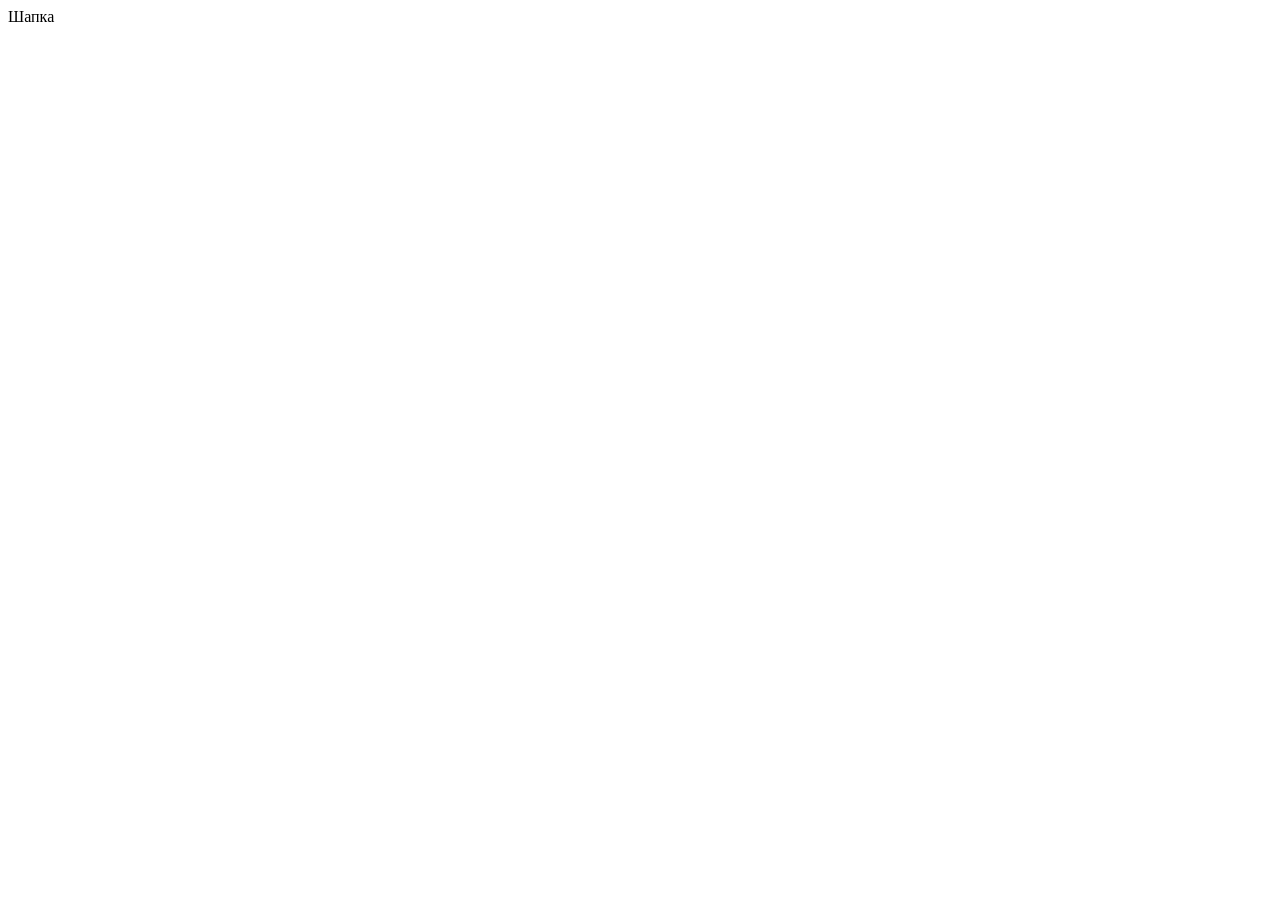
==== index.html @ a3efad00 "Deploying to gh-pages from @ htmlacademy-adaptive/2248379-cat-energy-3@3996a3da4d32496d771c6e1e4755d" ====
<!DOCTYPE html><html class="page" lang="ru"><head><meta charset="UTF-8"><title>Название проекта</title><meta name="viewport" content="width=device-width,initial-scale=1"><link rel="stylesheet" href="styles/styles.css"><script src="scripts/index.js" defer="defer"></script></head><body class="page__body"><header class="header">Шапка</header></body></html>
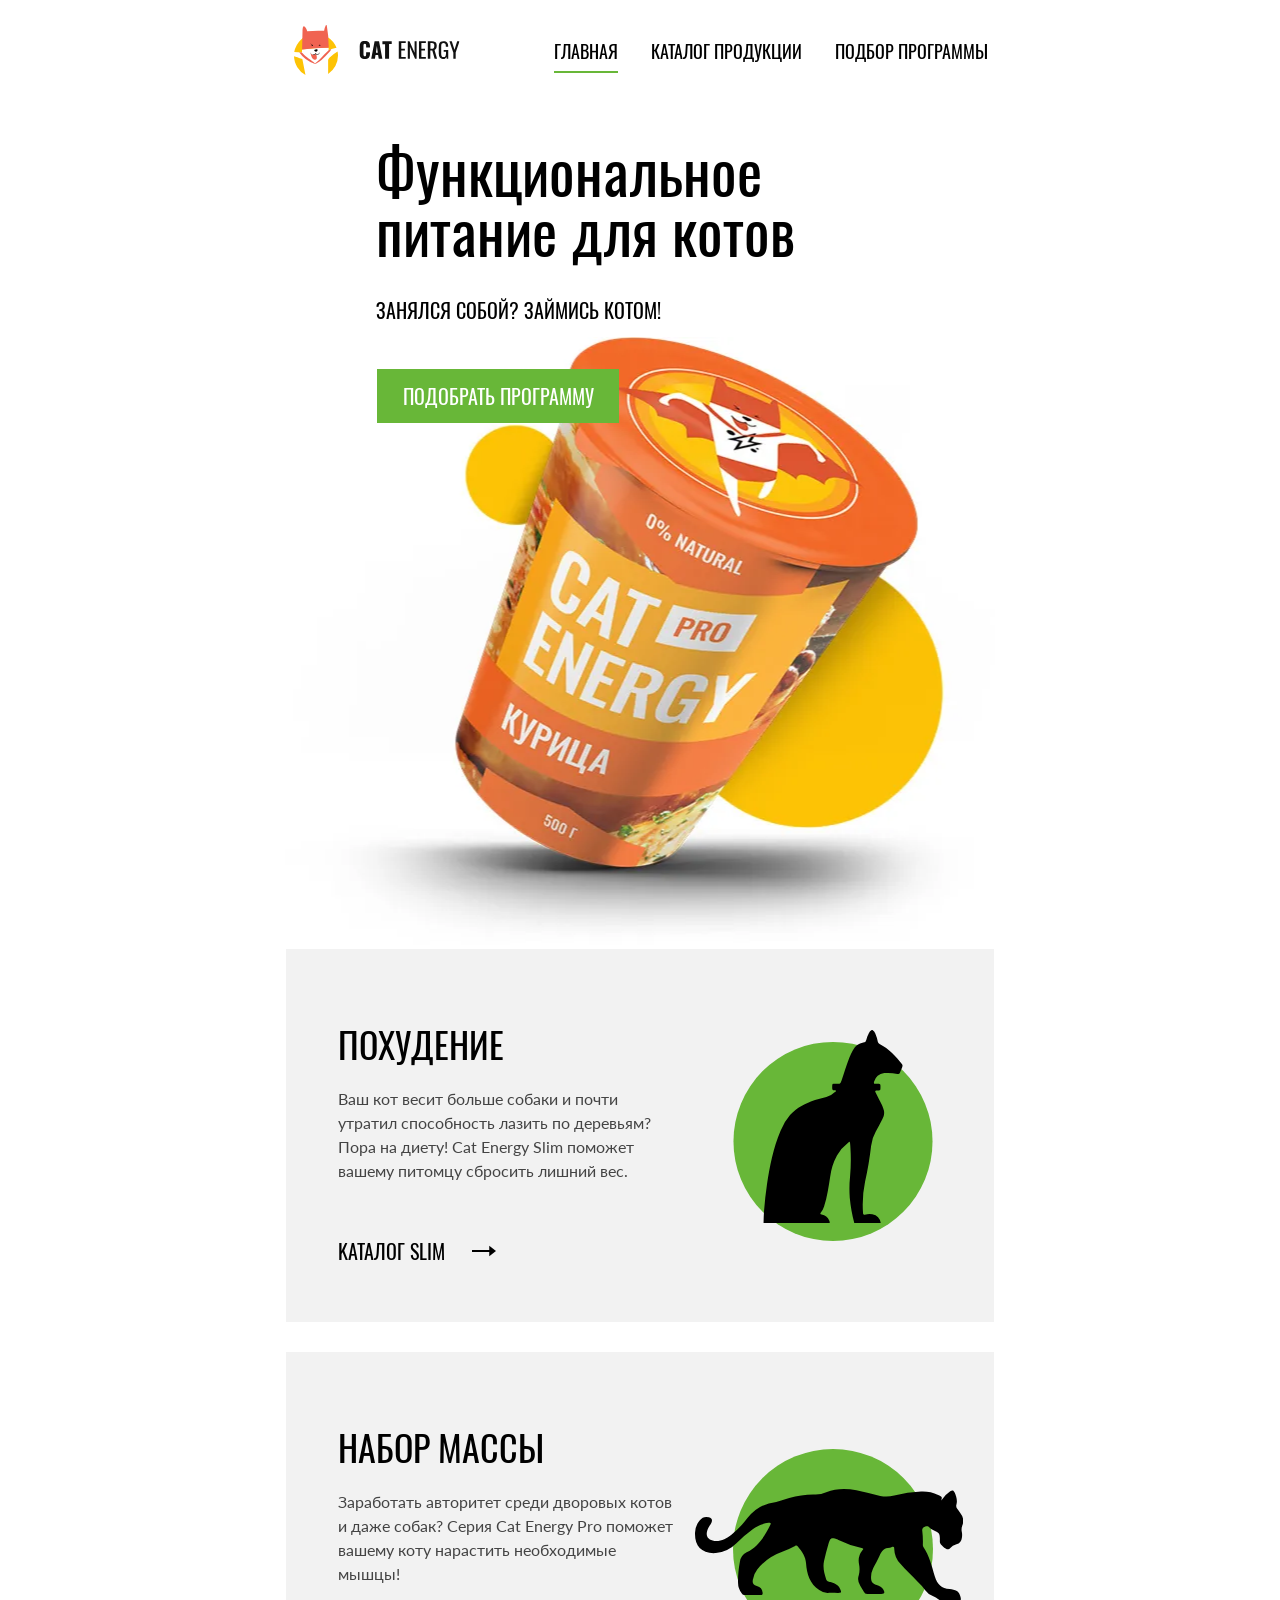
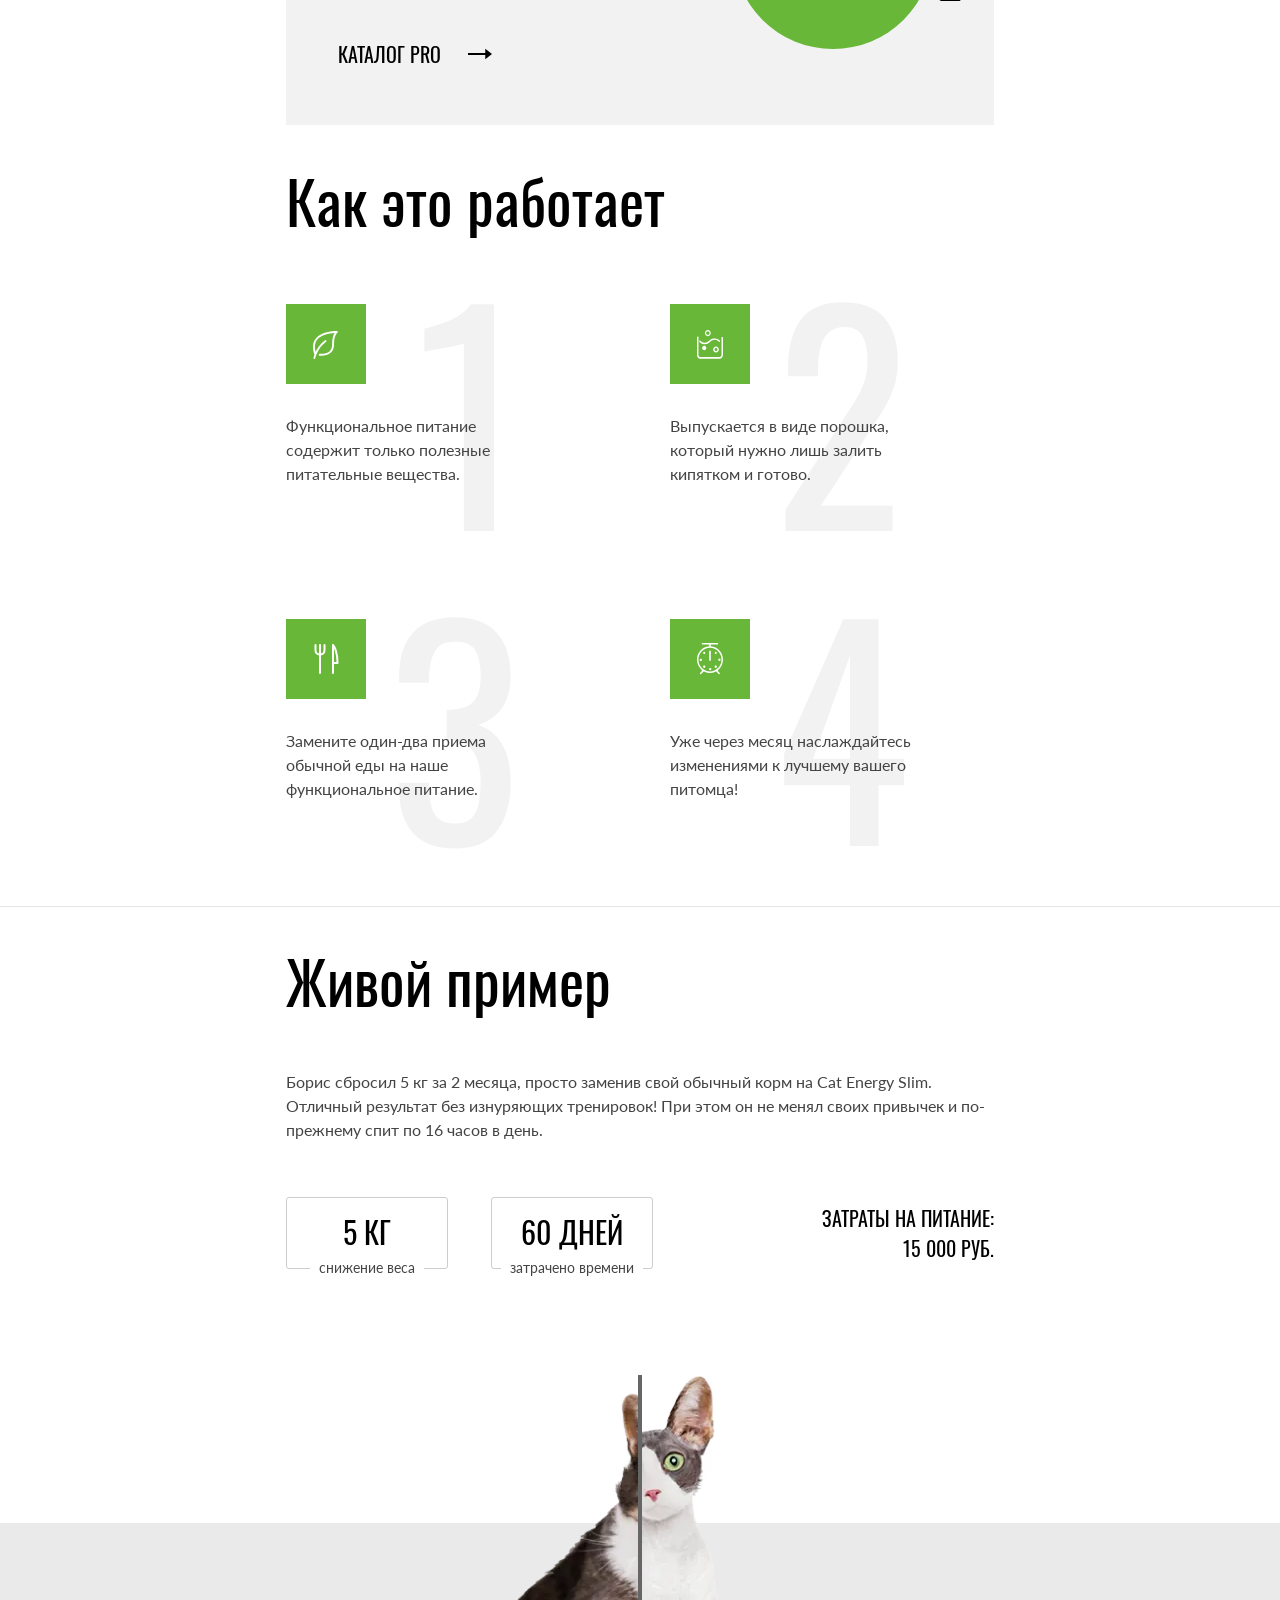
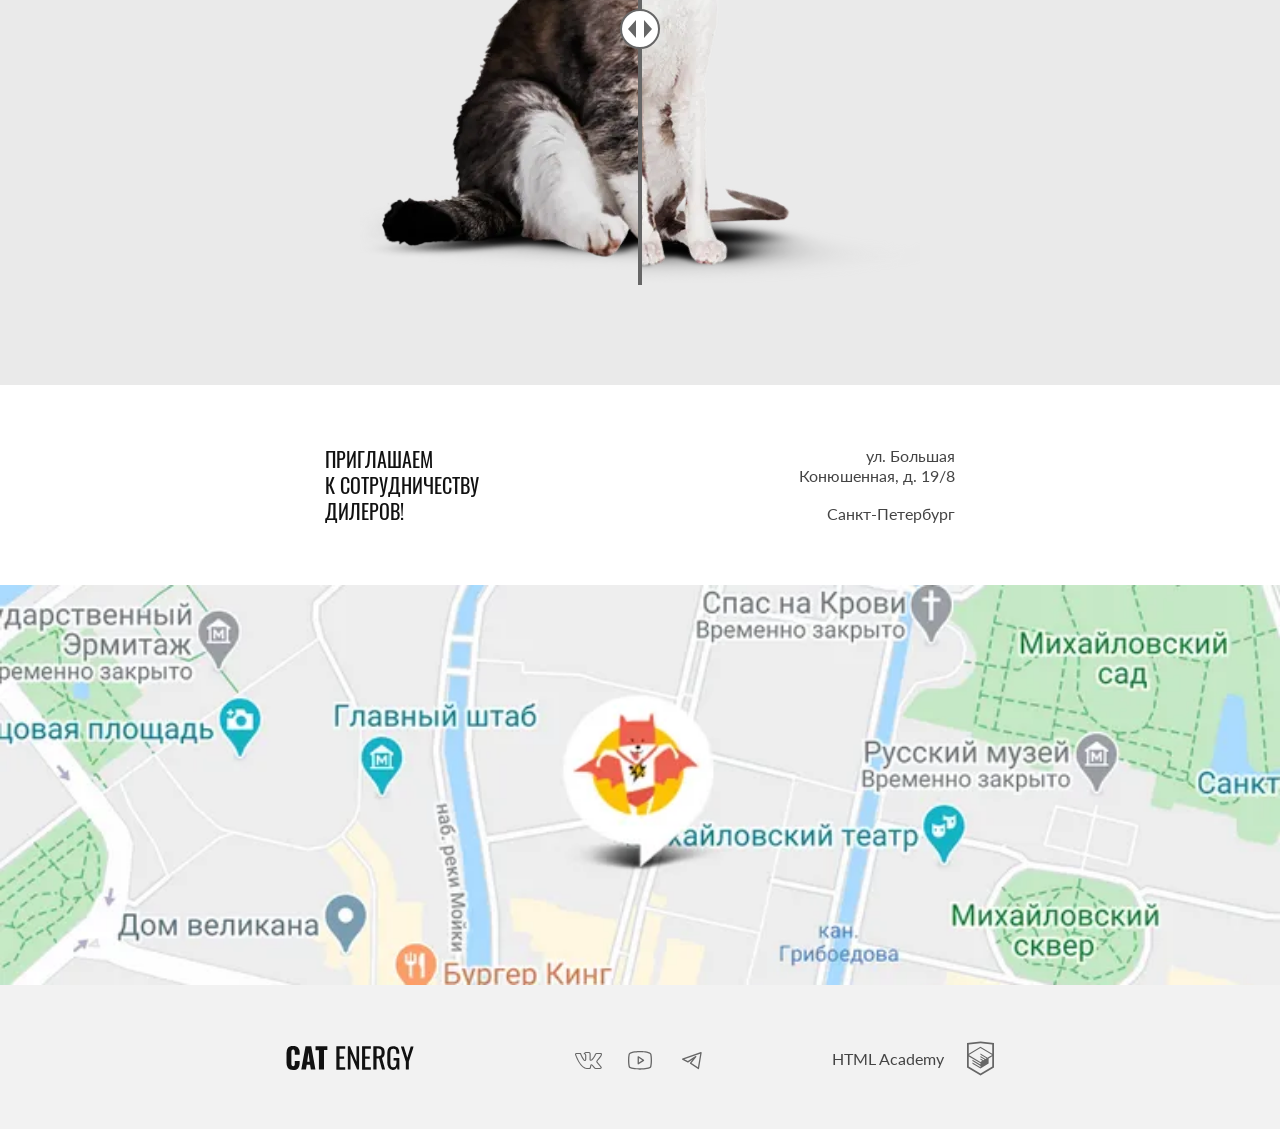
==== commit 3de2aae2: "Deploying to gh-pages from @ htmlacademy-adaptive/2248379-cat-energy-3@1d18c5d3e8efacf109050a15ca806" ====
--- a/index.html
+++ b/index.html
@@ -1 +1 @@
-<!DOCTYPE html><html class="page" lang="ru"><head><meta charset="UTF-8"><title>Название проекта</title><meta name="viewport" content="width=device-width,initial-scale=1"><link rel="stylesheet" href="styles/styles.css"><script src="scripts/index.js" defer="defer"></script></head><body class="page__body"><header class="header">Шапка</header></body></html>+<!DOCTYPE html><html class="page" lang="ru"><head><meta charset="UTF-8"><title>Cat Energy</title><link rel="icon" href="favicon.ico"><link rel="icon" href="favicons/icon.svg" type="image/svg+xml"><link rel="apple-touch-icon" href="favicons/apple.png"><link rel="manifest" href="manifest.webmanifest"><meta name="viewport" content="width=device-width,initial-scale=1"><meta name="description" content="Производитель диетического кошачьего корма «Кэт энерджи»."><link rel="stylesheet" href="styles/styles.css"><link rel="preload" as="font" href="fonts/lato/Lato-Regular.woff2" type="font/woff2" crossorigin="anonymous"><link rel="preload" as="font" href="fonts/lato/Lato-Regular.woff" type="font/woff" crossorigin="anonymous"><link rel="preload" as="font" href="fonts/oswald/oswaldregular.woff2" type="font/woff2" crossorigin="anonymous"><link rel="preload" as="font" href="fonts/oswald/oswaldregular.woff" type="font/woff" crossorigin="anonymous"><script src="scripts/index.js" defer="defer"></script><script src="scripts/slider.js" defer="defer"></script><script src="https://api-maps.yandex.ru/2.1/?apikey=b741650d-aeca-472d-a761-ce8550b60bb1&lang=ru_RU" defer="defer"></script></head><body class="page__body"><header class="main-header"><div class="main-header__container"><a class="main-header__logo logo" href="index.html"><picture><source width="70" height="59" type="image/svg+xml" media="(min-width: 1440px)" srcset="images/logo-desktop.svg"><source width="60" height="50" type="image/svg+xml" media="(min-width: 768px)" srcset="images/logo-tablet.svg"><img class="logo__picture" src="images/logo-mobile.svg" width="33" height="38" alt="Логотип Cat Energy"></picture><picture><source width="118" height="21" type="image/svg+xml" media="(min-width: 1440px)" srcset="images/logo-text-desktop.svg"><source width="101" height="18" type="image/svg+xml" media="(min-width: 768px)" srcset="images/logo-text-tablet.svg"><img class="logo__image" src="images/logo-text-mobile.svg" width="101" height="18" alt="Текст логотипа Cat Energy"></picture></a></div><nav class="main-navigation main-navigation--closed main-navigation--nojs"><button class="main-navigation__toggle" type="button" aria-label="Main nav"><span class="visually-hidden">Открыть меню</span></button><div class="main-navigation__wrapper"><ul class="main-navigation__list site-list main-navigation__list--close"><li class="site-list__item site-list__item--active"><a class="main-navigation__link main-navigation__link--index main-navigation__link--current" href="index.html">Главная</a></li><li class="site-list__item"><a class="main-navigation__link main-navigation__link--index" href="catalog.html">Каталог продукции</a></li><li class="site-list__item"><a class="main-navigation__link main-navigation__link--index" href="#">Подбор программы</a></li></ul></div></nav></header><main class="main-container"><section class="promo"><div class="promo__wrapper"><h1 class="promo__title title">Функциональное<br>питание для котов</h1><p class="promo__slogan">Занялся собой? Займись котом!</p></div><div class="container"><picture><source width="552" height="499" type="image/webp" media="(min-width: 1440px)" srcset="images/can-desktop@1x.webp, images/can-desktop@2x.webp 2x"><source width="709" height="609" type="image/webp" media="(min-width: 768px)" srcset="images/can-tablet@1x.webp, images/can-tablet@2x.webp 2x"><source type="image/webp" srcset="images/can-mobile@1x.webp, images/can-mobile@2x.webp 2x"><source width="552" height="499" type="image/png" media="(min-width: 1440px)" srcset="images/can-desktop@1x.png, images/can-desktop@2x.png 2x"><source width="709" height="609" type="image/jpeg" media="(min-width: 768px)" srcset="images/can-tablet@1x.jpg, images/can-tablet@2x.jpg 2x"><img class="promo__image" src="images/can-mobile@1x.png" width="280" height="270" srcset="images/can-mobile@2x.png 2x" alt="Упаковка еды для котов серии PRO"></picture><a class="promo__link button text-boxes" href="#">Подобрать программу</a></div></section><section class="programs container container-padding"><div class="programs__wrapper"><h2 class="visually-hidden">Программы питания</h2><ul class="programs__list"><li class="programs__item programs__item--loss"><h3 class="programs__title">Похудение</h3><p class="programs__description">Ваш кот весит больше собаки и почти утратил способность лазить по деревьям? Пора на диету! Cat Energy Slim поможет вашему питомцу сбросить лишний вес.</p><a class="programs__link" href="#">Kаталог slim <span class="programs__link-icon"></span></a></li><li class="programs__item programs__item--gain"><h3 class="programs__title programs__title--gain">Набор массы</h3><p class="programs__description">Заработать авторитет среди дворовых котов и даже собак? Серия Cat Energy Pro поможет вашему коту нарастить необходимые мышцы!</p><a class="programs__link" href="#">Каталог pro <span class="programs__link-icon"></span></a></li></ul></div></section><section class="guide container container-padding"><div class="guide__wrapper"><h2 class="guide__title title-second">Как это работает</h2><ul class="guide__list"><li class="guide__item guide__item--nutrients enumerator"><p class="guide__description">Функциональное питание содержит только полезные питательные вещества.</p></li><li class="guide__item guide__item--powder enumerator"><p class="guide__description">Выпускается в виде порошка, который нужно лишь залить кипятком и готово.</p></li><li class="guide__item guide__item--replacement enumerator"><p class="guide__description">Замените один-два приема обычной еды на наше функциональное питание.</p></li><li class="guide__item guide__item--change enumerator"><p class="guide__description">Уже через месяц наслаждайтесь изменениями к лучшему вашего питомца!</p></li></ul></div></section><section class="example"><div class="example__wrapper"><div class="example__background container container-padding"><h2 class="example__title title-second">Живой пример</h2><p class="example__text">Борис сбросил 5 кг за 2 месяца, просто заменив свой обычный корм на Cat Energy Slim. Отличный результат без изнуряющих тренировок! При этом он не менял своих привычек и по-прежнему спит по 16 часов в день.</p><div class="example__line"><div class="example__list"><dl class="example__discription"><dt class="example__value">5 КГ</dt><dd class="example__option">Cнижение веса</dd></dl><dl class="example__discription"><dt class="example__value">60 ДНЕЙ</dt><dd class="example__option">Затрачено времени</dd></dl></div><p class="example__cost">Затраты на питание: <span class="example__price">15 000 РУБ.</span></p></div></div><div class="slider"><div class="slider__container"><ul class="slider__images"><li class="slider__image slider__image--before"><picture><source type="image/webp" media="(min-width: 768px)" srcset="images/cat-before-tablet-desktop@1x.webp, images/cat-before-tablet-desktop@2x.webp 2x" width="560" height="512"><source type="image/webp" srcset="images/cat-before-mobile@1x.webp, images/cat-before-mobile@2x.webp 2x"><source type="image/png" media="(min-width: 768px)" srcset="images/cat-before-tablet-desktop@1x.png, images/cat-before-tablet-desktop@2x.png 2x" width="560" height="512"><img class="slider__before" src="images/cat-before-mobile@1x.png" srcset="images/cat-before-mobile@2x.png 2x" alt="Кот до приема cat Energy" width="280" height="256"></picture></li><li class="slider__image slider__image--after"><picture><source type="image/webp" media="(min-width: 768px)" srcset="images/cat-after-tablet-desktop@1x.webp, images/cat-after-tablet-desktop@2x.webp 2x" width="560" height="512"><source type="image/webp" srcset="images/cat-after-mobile@1x.webp, images/cat-after-mobile@2x.webp 2x"><source type="image/png" media="(min-width: 768px)" srcset="images/cat-after-tablet-desktop@1x.png, images/cat-after-tablet-desktop@2x.png 2x" width="560" height="512"><img class="slider__after" src="images/cat-after-mobile@1x.png" srcset="images/cat-after-mobile@2x.png 2x" alt="Кот после приема cat Energy" width="280" height="256"></picture></li></ul><div class="slider__input"><button class="slider__button" type="button"><span class="visually-hidden">Посмотреть изменения</span></button></div></div></div></div></section></main><footer class="main-footer"><section class="contacts"><h2 class="visually-hidden">Контакты</h2><div class="contacts__wrapper container container-padding"><div class="contacts__content"><p class="contacts__slogan text-boxes">Приглашаем <span class="line-break-span">к сотрудничеству</span> дилеров!</p><address class="contacts__address">ул. Большая <span class="line-break-span">Конюшенная, д. 19/8</span> <span class="contacts__city">Санкт-Петербург</span></address></div></div><div class="contacts__map" id="map" style="width:100%; height:400px"></div></section><div class="main-footer__wrapper container container-padding"><a class="main-footer__logo logo" href="/" aria-label="Логотип Cat Energy"><img class="logo__text" src="images/logo-text.svg" width="128" height="24" alt="Товарный знак компании Cat Energy"></a><div class="main-footer__social social"><ul class="social__list"><li class="social__item"><a class="social__link social__link--vkontakte" href="https://vk.com/htmlacademy" target="_blank" rel="noreferrer noopener" aria-label="Vkontakte"></a></li><li class="social__item"><a class="social__link social__link--youtube" href="https://www.youtube.com/user/htmlacademyru" target="_blank" rel="noreferrer noopener" aria-label="Youtube"></a></li><li class="social__item"><a class="social__link social__link--telegram" href="https://t.me/htmlacademy" target="_blank" rel="noreferrer noopener" aria-label="Telegram"></a></li></ul></div><div class="main-footer__copyright copyright"><a class="copyright__link" href="https://htmlacademy.ru/intensive/adaptive" target="_blank" rel="noreferrer noopener"><span>HTML Academy</span> <svg class="copyright__link-logo" width="27" height="35" viewBox="0 0 27 35" fill="currentColor" xmlns="http://www.w3.org/2000/svg"><path d="M13.6426 0.515754L13.5 0.5L0 1.90733V26.5129L13.5 34.5L27 26.5129V1.90733L13.6426 0.515754ZM25.2344 25.5151L13.5 32.4573L1.76561 25.5151V15.4293L13.4507 22.3451L13.4701 23.5984L5.45351 18.8548L5.44295 20.0801L13.4894 24.8885L13.5088 26.175L5.46408 21.4174L5.45351 22.6427L13.5 27.4511L21.6239 22.6182V21.3929V17.409L25.2432 15.2595L25.2344 25.5151ZM25.2344 13.9519L22.0147 15.8319L20.5325 16.7071L13.4666 12.5201L13.456 13.7454L19.4957 17.318L19.4429 17.3495L19.3126 17.4247L18.4536 17.9166L13.4666 14.9689L13.456 16.1942L17.3921 18.5222L16.4591 19.1314L16.438 19.1436L13.4666 17.402L13.456 18.6273L15.4029 19.7615L13.4155 20.9483L1.7973 14.0762L13.4349 7.11831L25.2344 13.9519ZM25.2344 12.7266L13.4401 5.81075L1.76561 12.7196V3.4897L13.5 2.26442L25.2344 3.4897V12.7266Z"/></svg></a></div></div></footer><script src="scripts/script.js"></script></body></html>
--- a/styles/styles.css
+++ b/styles/styles.css
@@ -0,0 +1 @@
+@font-face{font-family:Lato;font-weight:400;font-style:normal;font-display:swap;src:url(../fonts/lato/Lato-Regular.woff2)format("woff2"),url(../fonts/lato/Lato-Regular.woff)format("woff")}@font-face{font-family:Oswald;font-weight:400;font-style:normal;font-display:swap;src:url(../fonts/oswald/oswaldregular.woff2)format("woff2"),url(../fonts/oswald/oswaldregular.woff)format("woff")}*,:before,:after{box-sizing:border-box}body{color:#444;margin:0;font-family:Lato,Arial,sans-serif;font-size:14px;line-height:18px;position:relative}img{object-fit:contain}a{text-decoration:none}.visually-hidden{white-space:nowrap;-webkit-clip-path:inset(100%);clip-path:inset(100%);border:0;width:1px;height:1px;margin:-1px;padding:0;position:absolute;overflow:hidden}.page{height:100%}.page__body{grid-template-rows:min-content 1fr min-content;min-height:100%;display:grid}.button{color:#fff;text-align:center;background-color:#68b738;border:none;min-width:280px;padding:10px}.button:not(:disabled):hover,.button:not(:disabled):active,.button:not(:disabled):focus-visible{background-color:#5eaa2f}.button:not(:disabled):active{color:#ffffff4d}.button:disabled{background-color:#e7e7e7}@media (width>=768px){.main-header{gap:68px;width:768px;margin:0 auto;padding:0 30px;display:flex}}@media (width>=1440px){.main-header{align-items:center;gap:448px;width:1440px;padding:31px 110px}}.main-header__container{max-width:320px;margin:0 auto;position:relative}@media (width>=768px){.main-header__container{align-items:center;max-width:200px;margin:25px 0 0;display:flex}}.main-header__logo{align-items:center;width:210px;padding:13px 0 10px 20px;display:inline-flex}@media (width>=768px){.main-header__logo{margin:0 13px 0 0;padding:0}}@media (width>=1440px){.main-header__logo{height:59px}}.main-header__logo:not(:disabled):hover,.main-header__logo:not(:disabled):focus-visible{opacity:.8}.main-header__logo:not(:disabled):active{opacity:.6}.main-header__logo:disabled{opacity:.2}.container{max-width:320px;margin:0 auto;position:relative}@media (width>=768px){.container{max-width:768px}}@media (width>=1440px){.container{max-width:1440px}}.logo__picture{margin-right:56px}@media (width>=768px){.logo__picture{margin-right:13px}}.toggle{cursor:pointer;background-color:#fff;background-image:url(../icons/stack.svg#menu-close);background-position:50%;background-repeat:no-repeat;background-size:24px 24px;border:none;width:65px;height:65px}.toggle:hover{opacity:.6}.toggle:active{opacity:.3}@media (width>=768px){.toggle{display:none}}.main-navigation{width:100%}.main-navigation__toggle{z-index:2;cursor:pointer;background-color:#fff;border:none;width:65px;height:65px;padding:0;display:block;position:absolute;top:0;right:0}.main-navigation--closed .main-navigation__toggle:before{content:"";background-color:#000;width:24px;height:2px;position:absolute;top:20px;left:21px;box-shadow:0 8px #000,0 16px #000}.main-navigation--closed .main-navigation__toggle:focus:before{background-color:#0009;box-shadow:0 8px #0009,0 16px #0009}.main-navigation--closed .main-navigation__toggle:active:before{background-color:#0000004d;box-shadow:0 8px #0000004d,0 16px #0000004d}@media (width<=767px){.main-navigation--closed .site-list__item,.main-navigation--closed .user-list__item{display:none}.main-navigation--opened .main-navigation__wrapper{z-index:10;background-color:#fff;min-width:100vw;min-height:21vh;position:absolute}.main-navigation--nojs .main-navigation__toggle{display:none}.main-navigation--nojs .main-navigation__wrapper{min-height:0;position:static}.main-navigation--nojs .site-list__item{display:block}.main-navigation--nojs .user-list__item{background-color:#fff;display:block}}.main-navigation--opened .main-navigation__toggle:before,.main-navigation--opened .main-navigation__toggle:after{content:"";background-color:#000;width:26px;height:2px;position:absolute;top:31px;left:23px}.main-navigation--opened .main-navigation__toggle:before{box-shadow:none;transform:rotate(45deg)}.main-navigation--opened .main-navigation__toggle:after{transform:rotate(-45deg)}.main-navigation--opened .main-navigation__toggle:active:before,.main-navigation--opened .main-navigation__toggle:active:after{background-color:#0000004d}.main-navigation__list{margin:0;padding:0;list-style-type:none}.main-navigation__list a{color:#000;text-transform:uppercase;font-family:Oswald,Arial,sans-serif;font-size:20px;line-height:20px}@media (width>=768px){.main-navigation__list a{font-size:18px;line-height:24px}}@media (width>=1440px){.main-navigation__list a{font-size:20px;line-height:20px}}@media (width>=768px){.main-navigation__list{width:436px}.main-navigation__toggle{display:none}}@media (width>=1440px){.main-navigation__list{width:475px}}.site-list{border-bottom:1px solid #e6e6e6}@media (width>=768px){.site-list{border:none;flex-wrap:wrap;justify-content:flex-start;width:480px;display:flex}}@media (width>=1440px){.site-list{justify-content:flex-end;width:570px}}@media (width>=768px){.site-list__item{margin-right:33px}.site-list__item:last-child{margin-right:0}.site-list__item--active{position:relative}.site-list__item--active:after{content:"";background:#68b738;height:2px;position:absolute;bottom:2px;left:0;right:0}}@media (width>=768px) and (width>=1440px){.site-list__item--active:after{background:#fff}}@media (width>=768px){.site-list__item--active-catalog{position:relative}}@media (width>=768px) and (width>=768px){.site-list__item--active-catalog:after{content:"";background:#68b738;height:2px;position:absolute;bottom:2px;left:0;right:0}}@media (width>=768px){.site-list__item a[href]:hover{opacity:.6}.site-list__item a[href]:active{opacity:.3}}@media (width>=1440px){.site-list__item a[href]{color:#fff}.site-list__item a[href]:hover{opacity:.6}.site-list__item a[href]:active{opacity:.3}.site-list__item--catalog a[href]{color:#111}}.site-list a{text-align:center;border-top:1px solid #e6e6e6;padding-top:19px;padding-bottom:26px;display:block}@media (width>=768px){.site-list a{border:none;padding:39px 0 12px}}.promo{flex-direction:column;min-height:480px;margin-bottom:20px;display:flex}@media (width>=768px){.promo{max-width:768px;min-height:870px;margin:0 auto;padding:36px 120px}}@media (width>=1440px){.promo{max-width:1300px;min-height:631px;padding-top:55px}}.promo__wrapper{background-color:#4f4f54;background-image:-webkit-linear-gradient(#68b738d9 0% 100%),-webkit-image-set(url(../images/cat-background-mobile@1x.jpg) 1x,url(../images/cat-background-mobile@2x.jpg) 2x);background-image:linear-gradient(#68b738d9 0% 100%),image-set("../images/cat-background-mobile@1x.jpg" 1x,"../images/cat-background-mobile@2x.jpg" 2x);background-position:top,top;background-repeat:no-repeat;background-size:100% 302px,320px 302px;min-height:302px;margin-bottom:100px;padding-top:25px}@media (width>=768px){.promo__wrapper{background:0 0;margin-bottom:-85px}}@media (width>=1440px){.promo__wrapper:before{content:"";z-index:-1;background-color:#4f4f54;background-image:linear-gradient(#68b738d9 0% 100%),url(../images/cat-background@2x.jpg);background-position:100%,0%;background-repeat:no-repeat;background-size:cover,1040px 100%;width:50%;height:694px;position:absolute;top:0;right:0}}.promo__title{color:#fff;width:280px;margin:0 auto 26px}@media (width>=768px){.promo__title{color:#000;width:420px;margin-bottom:40px;margin-left:0;margin-right:0}}.promo__slogan{text-transform:uppercase;color:#fff;text-align:center;width:280px;margin:0 auto;font-family:Oswald,Arial,sans-serif;font-size:14px;line-height:14px}@media (width>=768px){.promo__slogan{color:#000;text-align:start;width:420px;margin-left:0;margin-right:0;font-size:20px;line-height:20px}}.promo__image{position:absolute;top:-237px;left:50%;translate:-50%}@media (width>=768px){.promo__image{z-index:-1;top:5px}}@media (width>=1440px){.promo__image{top:-279px;left:114px}}.promo__link{justify-content:center;margin-top:37px;display:inline-flex}@media (width>=768px){.promo__link{min-width:242px;margin-left:-263px;padding:14px}}@media (width>=1440px){.promo__link{max-width:420px;margin-left:-529px}}.title{text-align:center;font-family:Oswald,Arial,sans-serif;font-size:36px;font-weight:400;line-height:36px}@media (width>=768px){.title{text-align:start;font-size:60px;line-height:60px}.programs{margin-bottom:45px}}.programs__list{margin:0;padding:0;list-style-type:none}@media (width>=1440px){.programs__list{flex-wrap:wrap;gap:80px;display:flex}}.programs__item{background-color:#f2f2f2;background-repeat:no-repeat;margin-bottom:22px;padding:21px 20px 18px}@media (width>=768px){.programs__item{margin-bottom:30px;padding:77px 316px 58px 52px}}@media (width>=1440px){.programs__item{max-width:570px;padding:77px 60px 55px 52px}}.programs__item--loss{background-image:url(../icons/stack.svg#cat-slim);background-position:20px 21px;background-size:50px 53px}@media (width>=768px){.programs__item--loss{background-position:right 12% top 50%;background-size:200px 211px}}@media (width>=1440px){.programs__item--loss{background-position:right 89% top 15%;background-size:100px 106px}}.programs__item--gain{background-image:url(../icons/stack.svg#cat-pro);background-position:11px 25px;background-size:67px 50px}@media (width>=768px){.programs__item--gain{background-position:right 7% top 56%;background-size:268px 200px}}@media (width>=1440px){.programs__item--gain{background-position:right 93% top 17%;background-size:134px 100px}}.programs__title{text-transform:uppercase;color:#000;text-align:center;margin:8px 8px 30px 16px;font-family:Oswald,Arial,sans-serif;font-size:24px;font-weight:400;line-height:37px}@media (width>=768px){.programs__title{text-align:start;margin:0 0 25px;font-size:36px;line-height:36px}}@media (width>=1440px){.programs__title{text-align:center;margin:0 0 73px 29px}}.programs__title--gain{margin-left:47px}@media (width>=768px){.programs__title--gain{margin:0 0 25px}}@media (width>=1440px){.programs__title--gain{margin-bottom:73px;margin-left:72px}}.programs__description{border-bottom:1px solid #d9d9d9;margin:0 0 19px;padding-bottom:21px}@media (width>=768px){.programs__description{border:none;margin-bottom:37px;font-size:16px;line-height:24px}}@media (width>=1440px){.programs__description{margin-bottom:11px}}.programs__link{text-transform:uppercase;color:#000;font-family:Oswald,Arial,sans-serif;font-size:16px;line-height:16px;position:relative}@media (width>=768px){.programs__link{min-width:165px;font-size:20px;line-height:20px}}.programs__link:hover .programs__link-icon:after{left:0}.programs__link:active{opacity:.3}.programs__link-icon{width:40px;height:12px;display:inline-flex;position:relative;overflow:hidden}@media (width>=768px){.programs__link-icon{width:49px;height:16px}}.programs__link-icon:after{content:"";background-color:#000;width:100%;height:100%;position:absolute;top:-1px;left:-3px;-webkit-mask-image:url(../icons/stack.svg#arrow);mask-image:url(../icons/stack.svg#arrow);-webkit-mask-position:100%;mask-position:100%;-webkit-mask-size:24px 12px;mask-size:24px 12px;-webkit-mask-repeat:no-repeat;mask-repeat:no-repeat}.container-padding{padding:0 20px}@media (width>=768px){.container-padding{padding:0 30px}}@media (width>=1440px){.container-padding{padding:0 110px}}.guide{margin-bottom:49px}@media (width>=768px){.guide{min-height:736px;margin-bottom:0}}@media (width>=1440px){.guide{min-height:396px}}.guide__list{margin:0;padding:0;list-style-type:none}@media (width>=768px){.guide__list{grid-template-columns:247px 249px;gap:62px 137px;display:grid}}@media (width>=1440px){.guide__list{flex-wrap:wrap;gap:73px;display:flex}}.guide__item{margin-bottom:20px;display:flex}@media (width>=768px){.guide__item{flex-direction:column;margin:0;padding:14px 0 57px}}@media (width>=1440px){.guide__item{max-width:250px}}.guide__item:before{content:"";background-position:50%;background-repeat:no-repeat;background-size:60px 60px;flex-shrink:0;width:60px;height:60px;display:block}@media (width>=768px){.guide__item:before{background-size:80px 80px;width:80px;height:80px}}.guide__item--nutrients:before{background-image:url(../icons/stack.svg#nutrients-mobile)}@media (width>=768px){.guide__item--nutrients:before{background-image:url(../icons/stack.svg#nutrients)}}.guide__item--powder:before{background-image:url(../icons/stack.svg#powder-mobile)}@media (width>=768px){.guide__item--powder:before{background-image:url(../icons/stack.svg#powder)}}.guide__item--replacement:before{background-image:url(../icons/stack.svg#replacement-mobile)}@media (width>=768px){.guide__item--replacement:before{background-image:url(../icons/stack.svg#replacement)}}.guide__item--change:before{background-image:url(../icons/stack.svg#change-mobile)}@media (width>=768px){.guide__item--change:before{background-image:url(../icons/stack.svg#change)}}.guide__description{margin:0 0 0 20px}@media (width>=768px){.guide__description{margin:30px 0 0;font-size:16px;line-height:24px}}.enumerator{counter-increment:enumerator 1;position:relative}@media (width>=768px){.enumerator:after{color:#f2f2f2;content:counter(enumerator);z-index:-1;font-family:Oswald,Arial,sans-serif;font-size:280px;line-height:280px;position:absolute;top:-25px;right:11px}}.title-second{color:#000;margin:0 0 40px;font-family:Oswald,Arial,sans-serif;font-size:36px;font-weight:400;line-height:40px}@media (width>=768px){.title-second{margin-bottom:60px;font-size:60px;line-height:60px}}.example{background:#eaeaea;height:659px;padding-top:24px}@media (width>=768px){.example{background:0 0;border-top:1px solid #e6e6e6;height:1059px;margin-bottom:20px;padding-top:43px}}@media (width>=1440px){.example{border:none;height:auto;margin-bottom:0;padding-bottom:55px;position:relative}.example:before{content:"";background-color:#f2f2f2;width:100%;height:80%;position:absolute;top:181px;left:0}.example__wrapper{max-width:1440px;margin:0 auto;padding:0 110px;display:flex;position:relative}.example__background{padding:0}.example__title{margin-bottom:147px}}.example__text{margin-bottom:5px}@media (width>=768px){.example__text{margin:0 0 41px;font-size:16px;line-height:24px}}@media (width>=1440px){.example__text{width:433px;margin-bottom:55px}}@media (width>=768px){.example__line{flex-wrap:wrap;justify-content:space-between;display:flex}}@media (width>=1440px){.example__line{flex-direction:column;gap:10px}}.example__list{text-align:center;justify-content:space-between;margin-bottom:21px;display:flex}@media (width>=768px){.example__list{gap:43px;margin:0}}@media (width>=1440px){.example__list{justify-content:flex-start;margin-bottom:20px}}.example__discription{border:1px solid #cdcdcd;border-radius:3px;min-width:124px;padding:15px;position:relative}@media (width>=768px){.example__discription{min-width:162px}}.example__value{text-transform:uppercase;color:#000;font-family:Oswald,Arial,sans-serif;font-size:24px;line-height:24px}@media (width>=768px){.example__value{font-size:30px;line-height:37px}}.example__option{text-transform:lowercase;background:#eaeaea;padding:0 17px;font-size:12px;line-height:12px;position:absolute;bottom:-18px;transform:translate(-44%)}@media (width>=768px){.example__option{white-space:nowrap;background:#fff;margin:0;padding:0 9px;font-size:14px;line-height:14px;bottom:-7px;left:50%;transform:translate(-50%)}}@media (width>=1440px){.example__option{background:#f2f2f2}}.example__cost{text-transform:uppercase;color:#000;text-align:center;margin-bottom:20px;font-family:Oswald,Arial,sans-serif;font-size:14px;line-height:20px}@media (width>=768px){.example__cost{text-align:right;max-width:190px;font-size:20px;line-height:30px}}@media (width>=1440px){.example__cost{text-align:left;max-width:433px;line-height:20px}.example__price{margin-left:61px}}.slider{position:relative}@media (width>=768px){.slider{background-color:#eaeaea;width:100%;height:426px;top:276px}.slider:before{content:"";background-color:#eaeaea;width:100vw;height:100%;position:absolute;top:-36px;left:0;box-shadow:-200px 0 #eaeaea}}@media (width>=1440px){.slider{background-color:#0000;padding:0;top:87px;right:543px}.slider:before{display:none}}.slider__container{width:280px;height:256px;margin:0 auto;position:relative}@media (width>=768px){.slider__container{width:560px;height:512px;top:-186px}}@media (width>=1440px){.slider__container{margin:0;position:absolute;top:-86px;left:770px}}.slider__images{width:100%;height:100%;margin:0;padding:0;list-style-type:none;display:flex}.slider__image--after{width:100%;height:100%;position:absolute}.slider__before{-webkit-clip-path:inset(0 50% 0 0);clip-path:inset(0 50% 0 0);width:100%;height:100%;display:block}.slider__after{-webkit-clip-path:inset(0 0 0 50%);clip-path:inset(0 0 0 50%);width:100%;height:100%;display:block}.slider__input{width:100%;height:100%;position:absolute;top:0;left:0}.slider__button{cursor:pointer;background-color:#fff;border:2px solid #666;border-radius:50%;width:40px;height:40px;position:absolute;top:50%;left:50%;translate:-50% -50%}.slider__button:before{content:"";background-color:#666;width:24px;height:18px;position:absolute;top:50%;left:50%;translate:-50% -50%;-webkit-mask-image:url(../icons/stack.svg#slider);mask-image:url(../icons/stack.svg#slider);-webkit-mask-position:50%;mask-position:50%;-webkit-mask-repeat:no-repeat;mask-repeat:no-repeat}.slider__button:after{content:"";background-color:#666;width:4px;height:108px;position:absolute;top:-108px;left:50%;translate:-50%;box-shadow:0 144px #666}.slider__button:hover{border-color:#68b738}.slider__button:hover:before{background-color:#68b738}.slider__button:hover:after{background-color:#68b738;box-shadow:0 144px #68b738}.slider__button:active{border-color:#5eaa2f99}.slider__button:active:before{background-color:#5eaa2f99}.slider__button:active:after{background-color:#5eaa2f99;box-shadow:0 144px #5eaa2f99}@media (width>=768px){.slider__button:after{height:236px;top:-236px;box-shadow:0 274px #666}.slider__button:hover:after{box-shadow:0 274px #68b738}.slider__button:active:after{box-shadow:0 274px #5eaa2f99}}.main-footer{background:#f2f2f2;width:100vw}.main-footer__wrapper{flex-direction:column;align-items:center;padding-top:18px;padding-bottom:40px;display:flex}@media (width>=768px){.main-footer__wrapper{flex-direction:row;justify-content:space-between;align-items:center;gap:118px;padding-top:35px}}@media (width>=1440px){.main-footer__wrapper{gap:372px;padding-top:45px}}.main-footer__logo{justify-content:center;align-items:center;padding-top:7px;padding-bottom:15px}@media (width>=768px){.main-footer__logo{padding-top:12px}}.main-footer__logo:not(:disabled):hover,.main-footer__logo:not(:disabled):focus-visible{opacity:.8}.main-footer__logo:not(:disabled):active{opacity:.6}.main-footer__logo:disabled{opacity:.2}.main-footer__copyright{width:100%}@media (width>=768px){.main-footer__copyright{padding-bottom:6px}}.main-footer__copyright:not(:disabled):active,.main-footer__copyright:not(:disabled):focus-visible{opacity:.3}.main-footer__copyright:disabled{opacity:.2}.main-footer__copyright .copyright__link-logo{fill:#666}.main-footer__copyright:not(:disabled):hover .copyright__link-logo{fill:#68b738}.social{width:100%}@media (width>=768px){.social{padding-left:26px}}.social__list{border-top:1px solid #d9d9d9;border-bottom:1px solid #d9d9d9;justify-content:center;gap:24px;margin:0;padding:21px 0 18px;list-style-type:none;display:flex}@media (width>=768px){.social__list{border:none;padding-top:14px;padding-left:8px}}.social__link{background-color:#666;background-position:50%;min-width:28px;min-height:22px;display:block}.social__link:not(:disabled):hover,.social__link:not(:disabled):focus{background-color:#68b738}.social__link:not(:disabled):active{background-color:#68b7384d}.social__link:disabled{opacity:.2}.social__link--vkontakte{-webkit-mask-image:url(../icons/stack.svg#vkontakte);mask-image:url(../icons/stack.svg#vkontakte);-webkit-mask-size:28px 22px;mask-size:28px 22px;-webkit-mask-repeat:no-repeat;mask-repeat:no-repeat}.social__link--youtube{-webkit-mask-image:url(../icons/stack.svg#youtube);mask-image:url(../icons/stack.svg#youtube);-webkit-mask-size:28px 22px;mask-size:28px 22px;-webkit-mask-repeat:no-repeat;mask-repeat:no-repeat}.social__link--telegram{-webkit-mask-image:url(../icons/stack.svg#telegram);mask-image:url(../icons/stack.svg#telegram);-webkit-mask-size:28px 22px;mask-size:28px 22px;-webkit-mask-repeat:no-repeat;mask-repeat:no-repeat}.copyright__link{color:#444;justify-content:space-between;align-items:center;padding-top:19px;font-size:16px;line-height:20px;display:flex}@media (width>=768px){.copyright__link{padding-top:0}}.contacts{background:#fff;margin-bottom:14px}@media (width>=1310px){.contacts{position:relative}}.contacts--background{background:#f2f2f2}@media (width>=1310px){.contacts__wrapper{z-index:1;background-color:#0000;max-width:1440px;height:1px;margin:-1px auto 0;padding:0 110px;display:block;position:relative;top:0}}.contacts__content{background-color:#fff;justify-content:space-between;padding-top:26px;padding-bottom:26px;display:flex}@media (width>=768px){.contacts__content{padding:61px 39px}}@media (width>=1310px){.contacts__content{width:565px;min-height:199px;max-height:120%;padding:61px 70px 60px 80px;position:absolute;bottom:-294px;left:110px}}.contacts__content--grey{background-color:#f2f2f2}@media (width>=1310px){.contacts__content--grey{background-color:#fff}}.contacts__content--background{background:#f2f2f2}@media (width>=1440px){.contacts__content--background{background-color:#fff}}.contacts__slogan{color:#111;max-width:140px;margin:0;padding-right:10px}@media (width>=768px){.contacts__slogan{max-width:170px;font-size:20px;line-height:26px}}@media (width>=1310px){.contacts__slogan{overflow:hidden}}.contacts__address{color:#444;width:100%;max-width:140px;font-family:Lato,Arial,sans-serif;font-size:14px;font-style:normal;line-height:20px}@media (width>=768px){.contacts__address{text-align:right;max-width:170px;font-size:16px}}@media (width>=1310px){.contacts__address{text-align:left;max-width:165px;overflow:hidden}}@media (width>=768px){.contacts__city{max-width:170px;margin-top:18px;display:inline-block}}.contacts__map{background-color:#ebebeb;background-image:-webkit-image-set(url(../images/location-mobile@1x.webp) 1x type("image/webp"),url(../images/location-mobile@2x.webp) 2x type("image/webp"),url(../images/location-mobile@1x.png) 1x type("image/png"),url(../images/location-mobile@2x.png) 2x type("image/png"));background-image:image-set("../images/location-mobile@1x.webp" 1x type("image/webp"),"../images/location-mobile@2x.webp" 2x type("image/webp"),"../images/location-mobile@1x.png" 1x type("image/png"),"../images/location-mobile@2x.png" 2x type("image/png"));background-position:50%;background-repeat:no-repeat;background-size:cover;width:100%;height:100%;max-height:362px;position:relative}@media (width>=768px){.contacts__map{background-image:-webkit-image-set(url(../images/location-tablet@1x.webp) 1x type("image/webp"),url(../images/location-tablet@2x.webp) 2x type("image/webp"),url(../images/location-tablet@1x.png) 1x type("image/png"),url(../images/location-tablet@2x.png) 2x type("image/png"));background-image:image-set("../images/location-tablet@1x.webp" 1x type("image/webp"),"../images/location-tablet@2x.webp" 2x type("image/webp"),"../images/location-tablet@1x.png" 1x type("image/png"),"../images/location-tablet@2x.png" 2x type("image/png"));max-height:400px}}@media (width>=1310px){.contacts__map{background-image:-webkit-image-set(url(../images/location-desktop@1x.webp) 1x type("image/webp"),url(../images/location-desktop@2x.webp) 2x type("image/webp"),url(../images/location-desktop@1x.png) 1x type("image/png"),url(../images/location-desktop@2x.png) 2x type("image/png"));background-image:image-set("../images/location-desktop@1x.webp" 1x type("image/webp"),"../images/location-desktop@2x.webp" 2x type("image/webp"),"../images/location-desktop@1x.png" 1x type("image/png"),"../images/location-desktop@2x.png" 2x type("image/png"));background-position:50% 0}}.line-break-span{display:block}.catalog-container__title{color:#000;text-align:start;margin-top:28px;margin-bottom:40px}@media (width>=768px){.catalog-container__title{margin-top:61px;margin-bottom:84px;padding:0}}@media (width>=1440px){.catalog-container__title{margin-top:42px}}.basic-products{margin-bottom:25px}@media (width>=768px){.basic-products{max-width:768px;margin:0 auto 71px;padding:0 30px}}@media (width>=1440px){.basic-products{max-width:1440px;margin:0 auto 70px;padding:0 110px}}.basic-products__list{margin:0;padding:0;list-style-type:none}@media (width>=768px){.basic-products__list{grid-template-columns:1fr 1fr;gap:61px 60px;display:grid}}@media (width>=1440px){.basic-products__list{grid-template-columns:repeat(4,245px);gap:63px 80px}}.text-boxes{text-transform:uppercase;font-family:Oswald,Arial,sans-serif;font-size:16px;line-height:20px}@media (width>=768px){.text-boxes{font-size:20px;line-height:26px}}.text-description{font-size:12px;line-height:16px}@media (width>=768px){.text-description{font-size:16px;line-height:20px}}.cards__item{border-top:1px solid #ebebeb}@media (width>=768px){.cards__item{background:linear-gradient(#fff 16%,#f2f2f2 16%);border:none;flex-direction:column;justify-content:center;padding-top:12px;padding-bottom:16px;display:flex}}.cards__item--more{border-bottom:1px solid #ebebeb}@media (width>=768px){.cards__item--more{background:0 0;border:none;padding-left:7px;padding-right:7px;display:block;box-shadow:inset 0 82px #fff,inset 0 84px #f2f2f2,inset 0 0 0 2px #f2f2f2}}.cards__item-more{background-image:url(../icons/stack.svg#plus);background-position:50% 14%;background-repeat:no-repeat;background-size:30px 30px;flex-direction:column;align-items:center;padding-top:78px;display:flex}@media (width>=768px){.cards__item-more{background-position:50% 23%;background-size:60px 60px;margin-top:34px;padding-top:192px;display:block}}@media (width>=1440px){.cards__item-more{padding:185px 30px 0}}.cards__wrapper{grid-template-columns:1fr 1fr;width:320px;margin:0 auto;padding:0 20px;display:grid}@media (width>=768px){.cards__wrapper{flex-direction:column;align-items:center;width:324px;margin:0;padding:0;display:flex}}@media (width>=1440px){.cards__wrapper{width:245px}}.cards__link-image{justify-content:center;align-items:center;min-height:144px;display:flex}@media (width>=768px){.cards__link-image{height:206px;margin-bottom:26px}}@media (width>=1440px){.cards__link-image{height:196px;margin-bottom:25px}}.cards__link-image:hover{opacity:.6}.cards__link-image:active{opacity:.3}@media (width>=1440px){.cards__image{margin-top:5px}}.cards__text{flex-direction:column;justify-content:center;display:flex}@media (width>=768px){.cards__text{align-items:center;margin-bottom:34px}}.cards__link-text{max-width:80px;min-height:50px;display:inline-block}@media (width>=768px){.cards__link-text{text-align:center;max-width:135px;margin-bottom:16px}}@media (width>=1440px){.cards__link-text{margin-bottom:20px}}.cards__link-text:hover{opacity:.6}.cards__link-text:active{opacity:.3}.cards__title{color:#222;margin:0;font-weight:400}@media (width>=768px){.cards__title{line-height:24px}.cards__title--more{text-align:center;margin:0 43px 24px}}@media (width>=1440px){.cards__title--more{margin:0 0 24px}}.cards__description{grid-template-columns:1fr 1fr;display:grid}@media (width>=768px){.cards__description{row-gap:9px;width:250px}}@media (width>=1440px){.cards__description{row-gap:4px;width:169px}}@media (width>=768px){.cards__option{border-bottom:1px solid #cdcdcd;padding-bottom:2px}}@media (width>=1440px){.cards__option{padding-bottom:8px}}.cards__value{text-align:right;margin:0}@media (width>=768px){.cards__value{border-bottom:1px solid #cdcdcd;padding-bottom:2px}}.cards__button{grid-column:1/-1;margin-bottom:24px}@media (width>=768px){.cards__button{min-width:250px;font-size:16px;line-height:20px}}@media (width>=1440px){.cards__button{min-width:169px}}.cards__button--more{color:#444;background:#f2f2f2}.cards__button--more:not(:disabled):hover,.cards__button--more:not(:disabled):active,.cards__button--more:not(:disabled):focus-visible{color:#444;background-color:#ebebeb}.cards__button--more:disabled{background-color:#e7e7e7}@media (width>=768px){.cards__button--more{display:block}}.cards__explanation{margin:9px 0 21px}@media (width>=768px){.cards__explanation{text-align:center;margin-bottom:83px;margin-left:20px;margin-right:20px;line-height:18px}}@media (width>=1440px){.cards__explanation{margin-bottom:91px;margin-left:0;margin-right:0}}.title-addition{color:#000;background:#fff;width:-moz-fit-content;width:fit-content;font-family:Oswald,Arial,sans-serif;font-size:24px;font-weight:400;line-height:24px;position:relative;box-shadow:-40px 0 #fff,40px 0 #fff}@media (width>=768px){.title-addition{margin-left:40px;font-size:32px;line-height:32px}}@media (width>=1440px){.title-addition{margin-left:0;font-size:40px;line-height:40px}}.title-addition:before{content:"";z-index:-1;background:#68b738;width:100vw;height:2px;position:absolute;top:10px;right:0;box-shadow:100vw 0 #68b738}@media (width>=768px){.title-addition:before{top:14px}}@media (width>=1440px){.title-addition:before{top:17px}}.text-addition{color:#000;font-family:Oswald,Arial,sans-serif;font-size:16px;line-height:24px}.list{border-top:1px solid #cdcdcd}@media (width>=768px){.list{border-left:1px solid #cdcdcd;border-right:1px solid #cdcdcd}}@media (width>=1440px){.list{border-left:none;border-right:none}}.list__item{border-bottom:1px solid #cdcdcd;padding:13px 0 19px}@media (width>=768px){.list__item{flex-wrap:wrap;padding:28px 38px;display:flex}}@media (width>=1440px){.list__item{grid-gap:40px;grid-template-columns:1fr 285px 244px;align-items:center;padding:15px 0;display:grid}}.list__title{color:#222;text-transform:uppercase;margin:0 0 12px;font-family:Oswald,Arial,sans-serif;font-size:16px;font-weight:400;line-height:16px}@media (width>=768px){.list__title{width:50%;margin-bottom:22px;font-size:20px;line-height:20px}}@media (width>=1440px){.list__title{width:100%;margin:0}}.list__text{justify-content:space-between;margin:0 0 15px;font-size:14px;line-height:14px;display:flex}@media (width>=768px){.list__text{justify-content:end;gap:49px;width:50%;font-size:16px;line-height:20px}}@media (width>=1440px){.list__text{justify-content:space-between;width:100%;margin:0}}.list__link{display:inline-block}@media (width>=768px){.list__link{width:100%;font-size:16px;line-height:20px}}@media (width>=1440px){.list__link{min-width:244px}}.extra-products{margin-bottom:40px}@media (width>=768px){.extra-products{margin-bottom:79px}}@media (width>=1440px){.extra-products{margin-bottom:98px}}.extra-products__title{margin-bottom:34px}@media (width>=768px){.extra-products__title{margin-bottom:80px}}@media (width>=1440px){.extra-products__title{margin-bottom:78px}.extra-products__wrapper{grid-gap:80px;grid-template-columns:1fr 245px;display:grid}}.extra-products__list{margin:0 0 35px;padding:0;list-style-type:none}@media (width>=768px){.extra-products__list{margin-bottom:70px}}@media (width>=1440px){.extra-products__list{margin:0}}.extra-products__gift{color:#fff;text-align:center;background-color:#68b738;background-image:-webkit-linear-gradient(#68b738d9 20% 80%),-webkit-image-set(url(../images/cat-backpack-mobile@1x.jpg) 1x,url(../images/cat-backpack-mobile@2x.jpg) 2x);background-image:linear-gradient(#68b738d9 20% 80%),image-set("../images/cat-backpack-mobile@1x.jpg" 1x,"../images/cat-backpack-mobile@2x.jpg" 2x);background-repeat:no-repeat;background-size:100%,280px 290px;padding:186px 58px 43px;font-size:16px;line-height:20px}@media (width>=768px){.extra-products__gift{text-align:start;background-color:#68b738;background-image:-webkit-linear-gradient(#68b738d9 20% 80%),-webkit-image-set(url(../images/cat-backpack-tablet@1x.jpg) 1x,url(../images/cat-backpack-tablet@2x.jpg) 2x);background-image:linear-gradient(#68b738d9 20% 80%),image-set("../images/cat-backpack-tablet@1x.jpg" 1x,"../images/cat-backpack-tablet@2x.jpg" 2x);background-position:0 0,0 0;background-repeat:no-repeat;background-size:100%,707px 200px;background-attachment:scroll,scroll;background-origin:padding-box,padding-box;background-clip:border-box,border-box;min-height:200px;padding:70px 0 0}}@media (width>=1440px){.extra-products__gift{text-align:start;background-color:#68b738;background-image:-webkit-linear-gradient(#68b738d9 20% 80%),-webkit-image-set(url(../images/cat-backpack-desktop@1x.jpg) 1x,url(../images/cat-backpack-desktop@2x.jpg) 2x);background-image:linear-gradient(#68b738d9 20% 80%),image-set("../images/cat-backpack-desktop@1x.jpg" 1x,"../images/cat-backpack-desktop@2x.jpg" 2x);background-position:0 0,0 0;background-repeat:no-repeat;background-size:100%,245px 288px;background-attachment:scroll,scroll;background-origin:padding-box,padding-box;background-clip:border-box,border-box;min-height:288px;padding:186px 0 0}}.extra-products__gift-description{margin:0}@media (width>=768px){.extra-products__gift-description{margin-left:423px}}@media (width>=1440px){.extra-products__gift-description{text-align:center;margin:0}}.extra-products__gift-description:before{content:"";background-image:url(../icons/stack.svg#gift);background-repeat:no-repeat;background-size:78px 80px;width:78px;height:80px;display:block;position:absolute;bottom:155px;left:38%}@media (width>=768px){.extra-products__gift-description:before{bottom:63px;left:14%}}@media (width>=1440px){.extra-products__gift-description:before{bottom:37%;left:81%}}.promotions{margin-bottom:40px}@media (width>=768px){.promotions{margin-bottom:80px;padding:0 68px}}@media (width>=1440px){.promotions{margin-bottom:104px}}.promotions__title{margin-bottom:32px}@media (width>=768px){.promotions__title{margin:0 0 66px}}@media (width>=1440px){.promotions__title{margin-bottom:71px;margin-left:42px}}.promotions__newsletter{text-align:center;margin-bottom:24px}@media (width>=768px){.promotions__newsletter{font-size:24px;line-height:32px}.newsletter-form{display:flex}}@media (width>=1440px){.newsletter-form{width:752px;margin-left:276px}}.newsletter-form__field{text-transform:uppercase;color:#444;border:1px solid #cdcdcd;width:100%;margin-bottom:16px;padding:11px;font-family:Oswald,Arial,sans-serif;font-size:20px;line-height:20px}@media (width>=768px){.newsletter-form__field{margin:0}}.newsletter-form__button{text-transform:uppercase;padding:15px;font-family:Oswald,Arial,sans-serif;font-size:20px;line-height:26px}@media (width>=768px){.newsletter-form__button{min-width:256px}}
